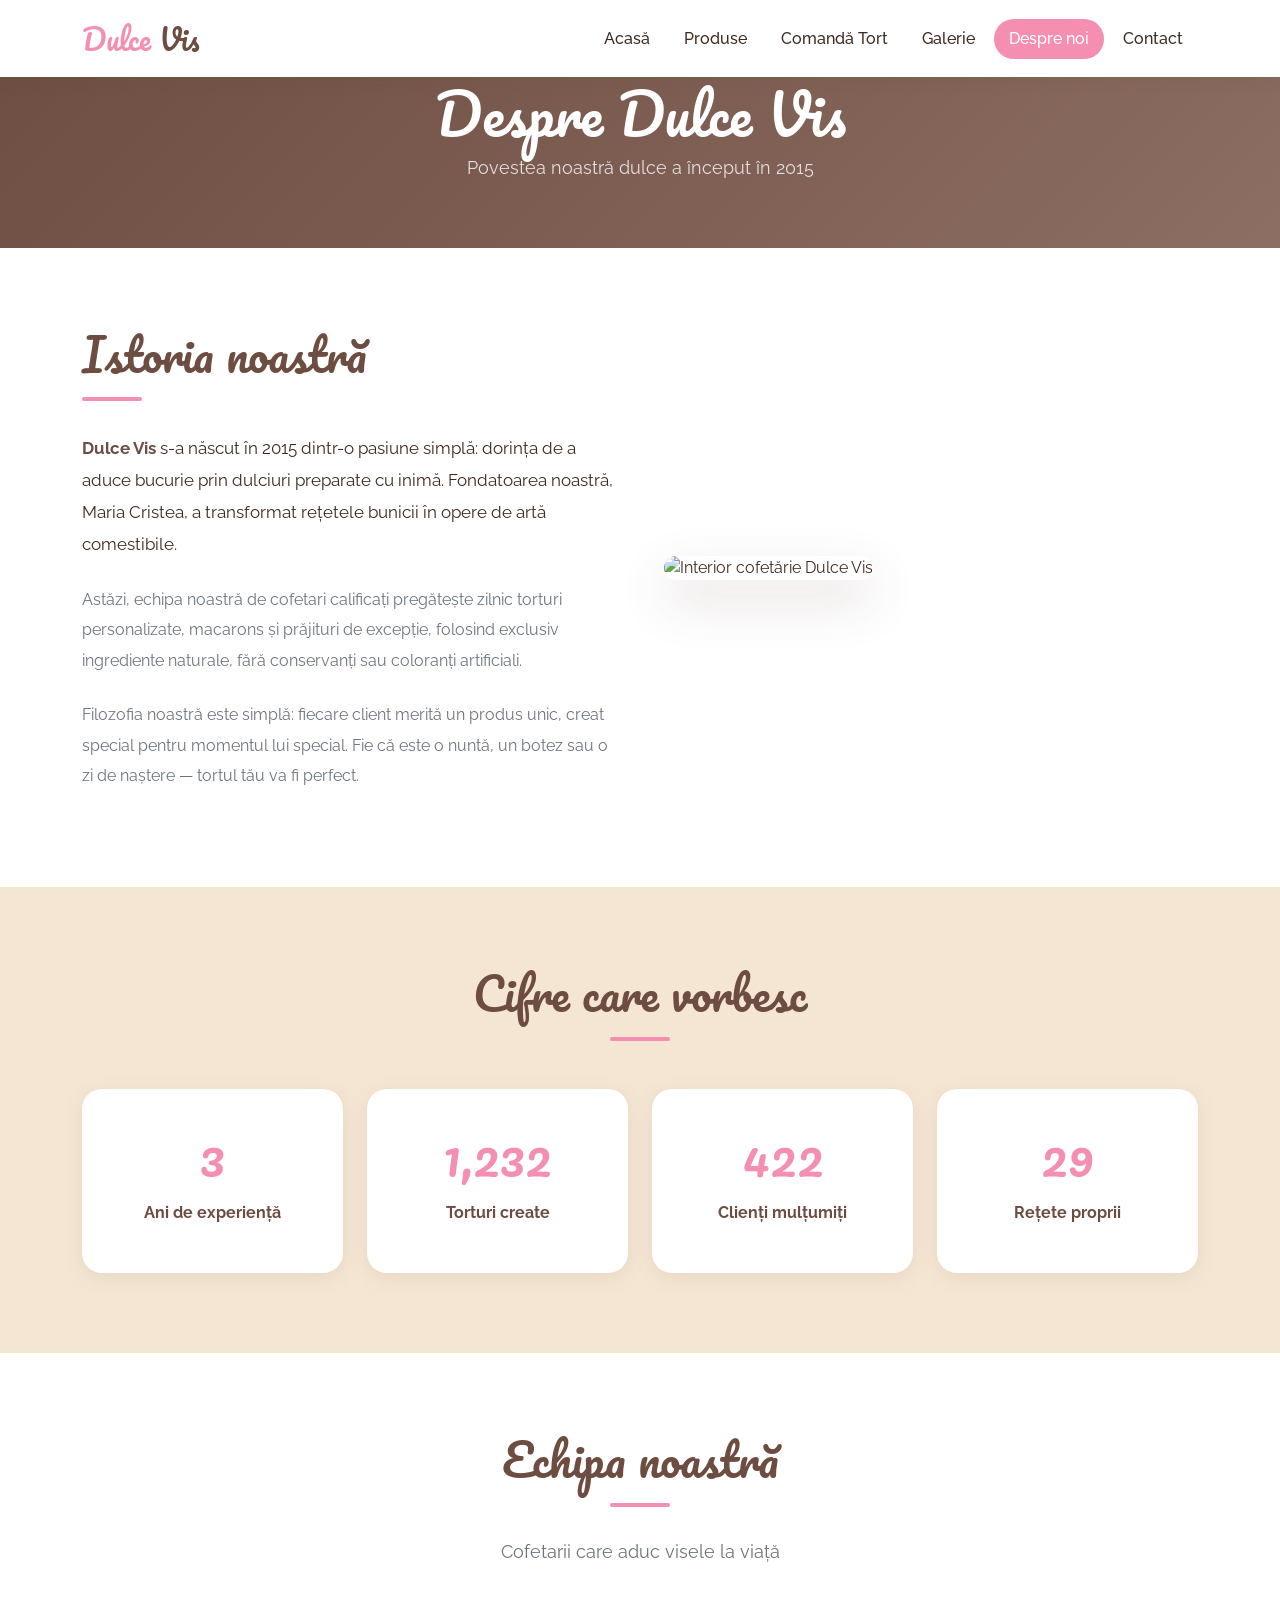
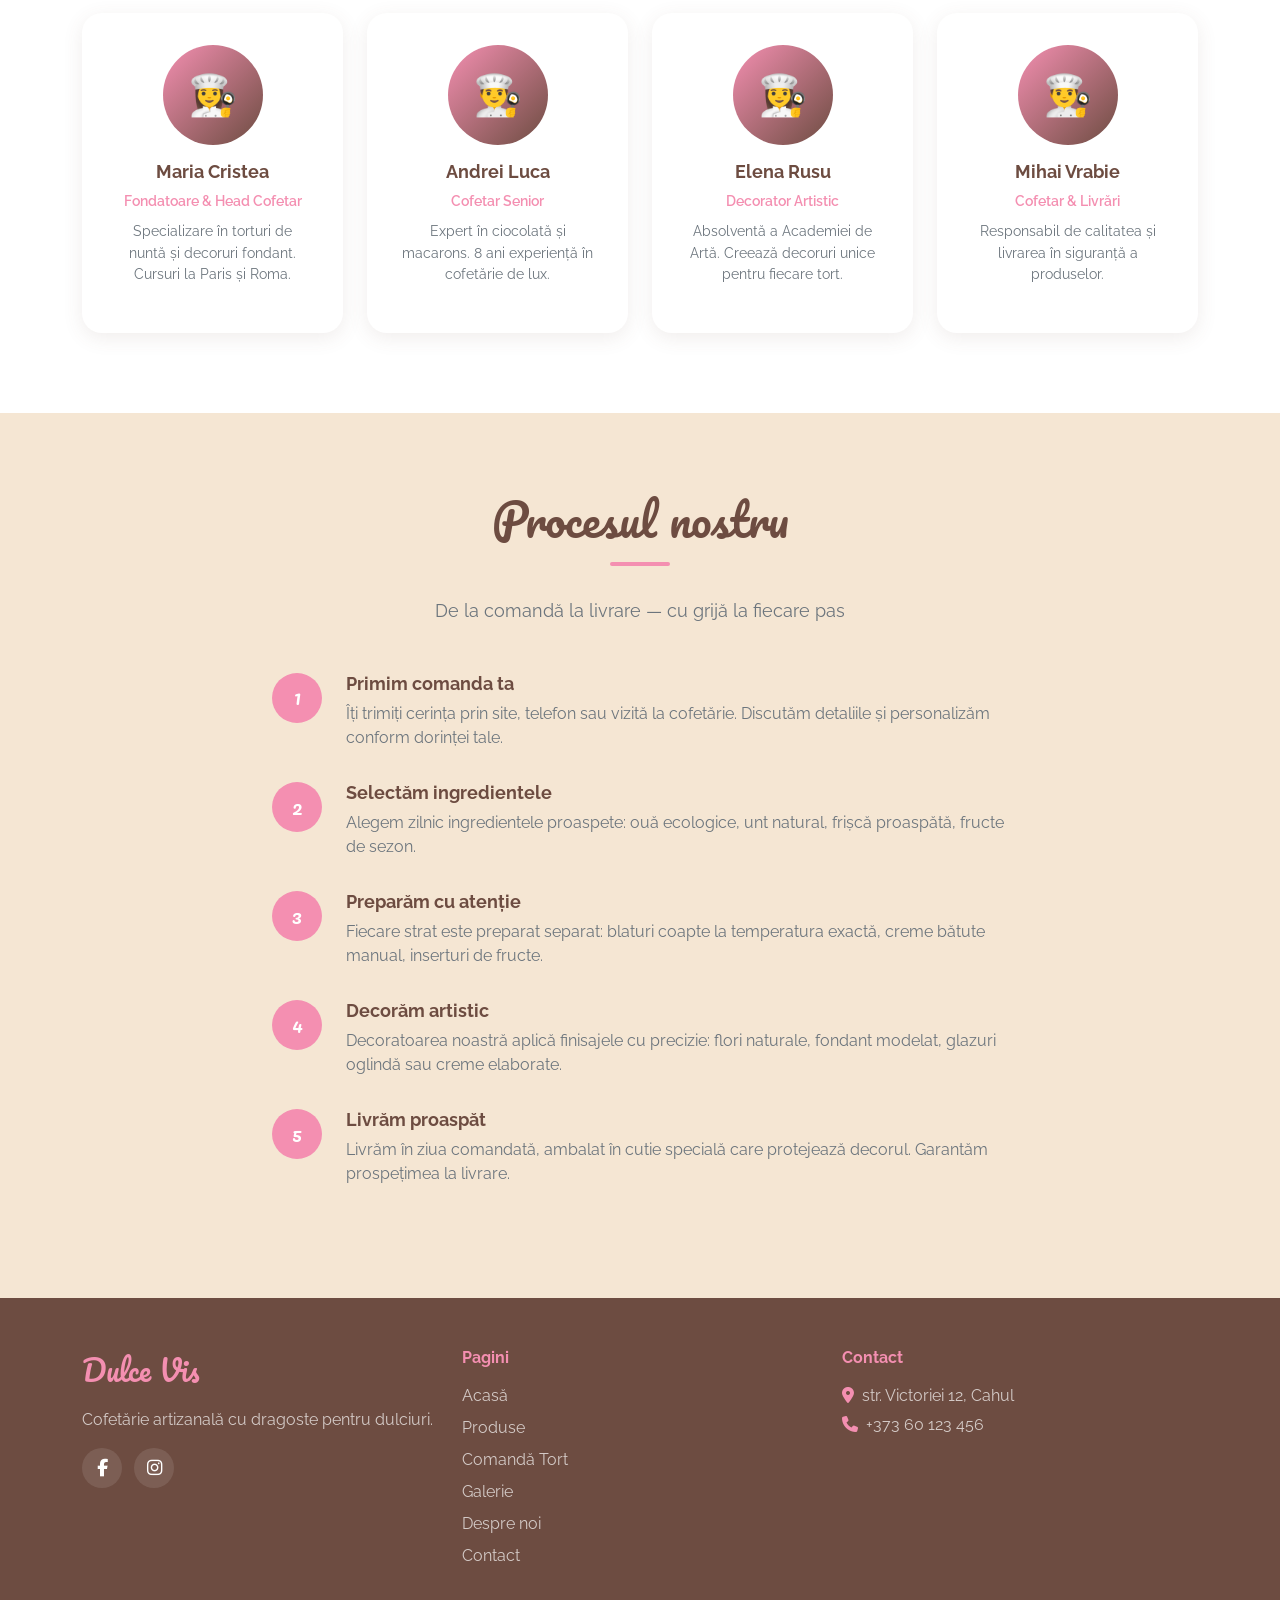
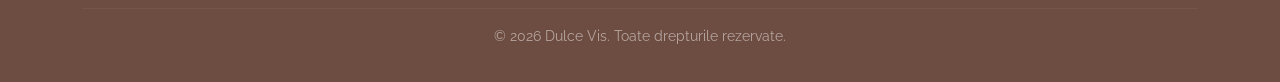
==== about.html @ ac80c75c "Add project files" ====
<!doctype html>
<html lang="ro">
  <head>
    <meta charset="UTF-8" />
    <meta name="viewport" content="width=device-width, initial-scale=1.0" />
    <title>Despre Noi – Dulce Vis Cofetărie din Cahul</title>
    <meta
      name="description"
      content="Povestea cofetăriei Dulce Vis din Cahul. Echipa noastră de cofetari pasionați, filozofia noastră și procesul de creare a dulciurilor artizanale."
    />
    <link
      href="https://cdn.jsdelivr.net/npm/bootstrap@5.3.0/dist/css/bootstrap.min.css"
      rel="stylesheet"
    />
    <link
      href="https://cdnjs.cloudflare.com/ajax/libs/font-awesome/6.4.0/css/all.min.css"
      rel="stylesheet"
    />
    <link href="css/style.css" rel="stylesheet" />
  </head>

  <body>
    <nav class="navbar navbar-expand-lg fixed-top">
      <div class="container">
        <a class="navbar-brand" href="index.html">Dulce <span>Vis</span></a>
        <button
          class="navbar-toggler"
          type="button"
          data-bs-toggle="collapse"
          data-bs-target="#navMenu"
          aria-label="Meniu"
        >
          <span class="navbar-toggler-icon"></span>
        </button>
        <div class="collapse navbar-collapse" id="navMenu">
          <ul class="navbar-nav ms-auto gap-1">
            <li class="nav-item">
              <a class="nav-link" href="index.html">Acasă</a>
            </li>
            <li class="nav-item">
              <a class="nav-link" href="products.html">Produse</a>
            </li>
            <li class="nav-item">
              <a class="nav-link" href="custom-cake.html">Comandă Tort</a>
            </li>
            <li class="nav-item">
              <a class="nav-link" href="gallery.html">Galerie</a>
            </li>
            <li class="nav-item">
              <a class="nav-link" href="about.html">Despre noi</a>
            </li>
            <li class="nav-item">
              <a class="nav-link" href="contact.html">Contact</a>
            </li>
          </ul>
        </div>
      </div>
    </nav>

    <div class="page-header">
      <div class="container">
        <h1>Despre Dulce Vis</h1>
        <p>Povestea noastră dulce a început în 2015</p>
      </div>
    </div>

    <section class="section section-bg">
      <div class="container">
        <div class="row align-items-center g-5">
          <div class="col-lg-6">
            <h2 class="section-title">Istoria noastră</h2>
            <div class="divider" style="margin-left: 0"></div>
            <p
              style="
                color: var(--text);
                line-height: 1.9;
                font-size: 1.05rem;
                margin-bottom: 1.5rem;
              "
            >
              <strong style="color: var(--maro)">Dulce Vis</strong> s-a născut
              în 2015 dintr-o pasiune simplă: dorința de a aduce bucurie prin
              dulciuri preparate cu inimă. Fondatoarea noastră, Maria Cristea, a
              transformat rețetele bunicii în opere de artă comestibile.
            </p>
            <p
              style="color: var(--gri); line-height: 1.9; margin-bottom: 1.5rem"
            >
              Astăzi, echipa noastră de cofetari calificați pregătește zilnic
              torturi personalizate, macarons și prăjituri de excepție, folosind
              exclusiv ingrediente naturale, fără conservanți sau coloranți
              artificiali.
            </p>
            <p style="color: var(--gri); line-height: 1.9">
              Filozofia noastră este simplă: fiecare client merită un produs
              unic, creat special pentru momentul lui special. Fie că este o
              nuntă, un botez sau o zi de naștere — tortul tău va fi perfect.
            </p>
          </div>
          <div class="col-lg-6">
            <img
              src="https://images.unsplash.com/photo-1556909114-f6e7ad7d3136?w=600&q=80"
              alt="Interior cofetărie Dulce Vis"
              class="img-fluid rounded-4"
              style="box-shadow: 0 20px 50px rgba(109, 76, 65, 0.2)"
            />
          </div>
        </div>
      </div>
    </section>

    <!-- COUNTER ANIMAT -->
    <section class="section section-bg2" id="sectionCounter">
      <div class="container">
        <div class="text-center mb-5">
          <h2 class="section-title">Cifre care vorbesc</h2>
          <div class="divider"></div>
        </div>
        <div class="row g-4">
          <div class="col-6 col-lg-3">
            <div class="counter-box">
              <span class="counter-num" data-target="9" id="cnt1">0</span>
              <p
                style="color: var(--maro); font-weight: 700; margin-top: 0.5rem"
              >
                Ani de experiență
              </p>
            </div>
          </div>
          <div class="col-6 col-lg-3">
            <div class="counter-box">
              <span class="counter-num" data-target="3500" id="cnt2">0</span>
              <p
                style="color: var(--maro); font-weight: 700; margin-top: 0.5rem"
              >
                Torturi create
              </p>
            </div>
          </div>
          <div class="col-6 col-lg-3">
            <div class="counter-box">
              <span class="counter-num" data-target="1200" id="cnt3">0</span>
              <p
                style="color: var(--maro); font-weight: 700; margin-top: 0.5rem"
              >
                Clienți mulțumiți
              </p>
            </div>
          </div>
          <div class="col-6 col-lg-3">
            <div class="counter-box">
              <span class="counter-num" data-target="85" id="cnt4">0</span>
              <p
                style="color: var(--maro); font-weight: 700; margin-top: 0.5rem"
              >
                Rețete proprii
              </p>
            </div>
          </div>
        </div>
      </div>
    </section>

    <!-- ECHIPA -->
    <section class="section section-bg">
      <div class="container">
        <div class="text-center">
          <h2 class="section-title">Echipa noastră</h2>
          <div class="divider"></div>
          <p class="section-subtitle">Cofetarii care aduc visele la viață</p>
        </div>
        <div class="row g-4 justify-content-center">
          <div class="col-sm-6 col-lg-3">
            <div class="echipa-card">
              <div class="echipa-avatar">👩‍🍳</div>
              <h3
                style="font-weight: 700; color: var(--maro); font-size: 1.1rem"
              >
                Maria Cristea
              </h3>
              <p
                style="
                  color: var(--roz);
                  font-weight: 600;
                  font-size: 0.9rem;
                  margin-bottom: 0.5rem;
                "
              >
                Fondatoare & Head Cofetar
              </p>
              <p style="color: var(--gri); font-size: 0.9rem">
                Specializare în torturi de nuntă și decoruri fondant. Cursuri la
                Paris și Roma.
              </p>
            </div>
          </div>
          <div class="col-sm-6 col-lg-3">
            <div class="echipa-card">
              <div class="echipa-avatar">👨‍🍳</div>
              <h3
                style="font-weight: 700; color: var(--maro); font-size: 1.1rem"
              >
                Andrei Luca
              </h3>
              <p
                style="
                  color: var(--roz);
                  font-weight: 600;
                  font-size: 0.9rem;
                  margin-bottom: 0.5rem;
                "
              >
                Cofetar Senior
              </p>
              <p style="color: var(--gri); font-size: 0.9rem">
                Expert în ciocolată și macarons. 8 ani experiență în cofetărie
                de lux.
              </p>
            </div>
          </div>
          <div class="col-sm-6 col-lg-3">
            <div class="echipa-card">
              <div class="echipa-avatar">👩‍🍳</div>
              <h3
                style="font-weight: 700; color: var(--maro); font-size: 1.1rem"
              >
                Elena Rusu
              </h3>
              <p
                style="
                  color: var(--roz);
                  font-weight: 600;
                  font-size: 0.9rem;
                  margin-bottom: 0.5rem;
                "
              >
                Decorator Artistic
              </p>
              <p style="color: var(--gri); font-size: 0.9rem">
                Absolventă a Academiei de Artă. Creează decoruri unice pentru
                fiecare tort.
              </p>
            </div>
          </div>
          <div class="col-sm-6 col-lg-3">
            <div class="echipa-card">
              <div class="echipa-avatar">👨‍🍳</div>
              <h3
                style="font-weight: 700; color: var(--maro); font-size: 1.1rem"
              >
                Mihai Vrabie
              </h3>
              <p
                style="
                  color: var(--roz);
                  font-weight: 600;
                  font-size: 0.9rem;
                  margin-bottom: 0.5rem;
                "
              >
                Cofetar & Livrări
              </p>
              <p style="color: var(--gri); font-size: 0.9rem">
                Responsabil de calitatea și livrarea în siguranță a produselor.
              </p>
            </div>
          </div>
        </div>
      </div>
    </section>

    <!-- PROCES DE PRODUCTIE -->
    <section class="section section-bg2">
      <div class="container">
        <div class="text-center">
          <h2 class="section-title">Procesul nostru</h2>
          <div class="divider"></div>
          <p class="section-subtitle">
            De la comandă la livrare — cu grijă la fiecare pas
          </p>
        </div>
        <div class="row justify-content-center">
          <div class="col-lg-8">
            <div class="pas">
              <div class="pas-num">1</div>
              <div>
                <h3
                  style="
                    font-weight: 700;
                    color: var(--maro);
                    font-size: 1.1rem;
                  "
                >
                  Primim comanda ta
                </h3>
                <p style="color: var(--gri); margin: 0">
                  Îți trimiți cerința prin site, telefon sau vizită la
                  cofetărie. Discutăm detaliile și personalizăm conform dorinței
                  tale.
                </p>
              </div>
            </div>
            <div class="pas">
              <div class="pas-num">2</div>
              <div>
                <h3
                  style="
                    font-weight: 700;
                    color: var(--maro);
                    font-size: 1.1rem;
                  "
                >
                  Selectăm ingredientele
                </h3>
                <p style="color: var(--gri); margin: 0">
                  Alegem zilnic ingredientele proaspete: ouă ecologice, unt
                  natural, frișcă proaspătă, fructe de sezon.
                </p>
              </div>
            </div>
            <div class="pas">
              <div class="pas-num">3</div>
              <div>
                <h3
                  style="
                    font-weight: 700;
                    color: var(--maro);
                    font-size: 1.1rem;
                  "
                >
                  Preparăm cu atenție
                </h3>
                <p style="color: var(--gri); margin: 0">
                  Fiecare strat este preparat separat: blaturi coapte la
                  temperatura exactă, creme bătute manual, inserturi de fructe.
                </p>
              </div>
            </div>
            <div class="pas">
              <div class="pas-num">4</div>
              <div>
                <h3
                  style="
                    font-weight: 700;
                    color: var(--maro);
                    font-size: 1.1rem;
                  "
                >
                  Decorăm artistic
                </h3>
                <p style="color: var(--gri); margin: 0">
                  Decoratoarea noastră aplică finisajele cu precizie: flori
                  naturale, fondant modelat, glazuri oglindă sau creme
                  elaborate.
                </p>
              </div>
            </div>
            <div class="pas">
              <div class="pas-num">5</div>
              <div>
                <h3
                  style="
                    font-weight: 700;
                    color: var(--maro);
                    font-size: 1.1rem;
                  "
                >
                  Livrăm proaspăt
                </h3>
                <p style="color: var(--gri); margin: 0">
                  Livrăm în ziua comandată, ambalat în cutie specială care
                  protejează decorul. Garantăm prospețimea la livrare.
                </p>
              </div>
            </div>
          </div>
        </div>
      </div>
    </section>

    <!-- FOOTER -->
    <footer>
      <div class="container">
        <div class="row g-4 mb-4">
          <div class="col-lg-4">
            <div class="footer-brand mb-3">Dulce Vis</div>
            <p style="color: rgba(255, 255, 255, 0.7)">
              Cofetărie artizanală cu dragoste pentru dulciuri.
            </p>
            <div class="mt-3">
              <a href="#" class="social-icon" aria-label="Facebook"
                ><i class="fab fa-facebook-f"></i
              ></a>
              <a href="#" class="social-icon" aria-label="Instagram"
                ><i class="fab fa-instagram"></i
              ></a>
            </div>
          </div>
          <div class="col-sm-6 col-lg-4">
            <h6
              style="font-weight: 700; margin-bottom: 1rem; color: var(--roz)"
            >
              Pagini
            </h6>
            <ul style="list-style: none; padding: 0">
              <li class="mb-2"><a href="index.html">Acasă</a></li>
              <li class="mb-2"><a href="products.html">Produse</a></li>
              <li class="mb-2"><a href="custom-cake.html">Comandă Tort</a></li>
              <li class="mb-2"><a href="gallery.html">Galerie</a></li>
              <li class="mb-2"><a href="about.html">Despre noi</a></li>
              <li class="mb-2"><a href="contact.html">Contact</a></li>
            </ul>
          </div>
          <div class="col-sm-6 col-lg-4">
            <h6
              style="font-weight: 700; margin-bottom: 1rem; color: var(--roz)"
            >
              Contact
            </h6>
            <p style="color: rgba(255, 255, 255, 0.7)">
              <i
                class="fas fa-map-marker-alt me-2"
                style="color: var(--roz)"
              ></i
              >str. Victoriei 12, Cahul<br />
              <i class="fas fa-phone me-2 mt-2" style="color: var(--roz)"></i
              >+373 60 123 456
            </p>
          </div>
        </div>
        <hr style="border-color: rgba(255, 255, 255, 0.2)" />
        <p
          class="text-center"
          style="color: rgba(255, 255, 255, 0.5); font-size: 0.9rem"
        >
          © 2026 Dulce Vis. Toate drepturile rezervate.
        </p>
      </div>
    </footer>

    <button id="backToTop" aria-label="Înapoi sus">
      <i class="fas fa-chevron-up"></i>
    </button>

    <script
      src="https://cdn.jsdelivr.net/npm/bootstrap@5.3.0/dist/js/bootstrap.bundle.min.js"
      defer
    ></script>
    <script src="js/main.js" defer></script>
    <script defer>
      // Counter animat cu Intersection Observer
      function animeazaCounter(el) {
        const tinta = parseInt(el.dataset.target);
        const durata = 2000;
        const pas = tinta / (durata / 16);
        let curent = 0;
        const timer = setInterval(() => {
          curent += pas;
          if (curent >= tinta) {
            el.textContent = tinta.toLocaleString();
            clearInterval(timer);
          } else {
            el.textContent = Math.floor(curent).toLocaleString();
          }
        }, 16);
      }

      const observer = new IntersectionObserver(
        (entries) => {
          entries.forEach((entry) => {
            if (entry.isIntersecting) {
              document
                .querySelectorAll("[data-target]")
                .forEach((el) => animeazaCounter(el));
              observer.disconnect();
            }
          });
        },
        { threshold: 0.3 },
      );

      const sectionCounter = document.getElementById("sectionCounter");
      if (sectionCounter) observer.observe(sectionCounter);
    </script>
  </body>
</html>
---- css/style.css ----
/* ===== DULCE VIS - Stiluri principale ===== */
@import url('https://fonts.googleapis.com/css2?family=Pacifico&family=Raleway:wght@300;400;500;600;700&display=swap');

:root {
  --roz: #F48FB1;
  --roz-inchis: #e16fa0;
  --maro: #6D4C41;
  --crem: #FFF8F0;
  --crem-inchis: #F5E6D3;
  --text: #3D2B1F;
  --alb: #ffffff;
  --gri: #6c757d;
}

* { margin: 0; padding: 0; box-sizing: border-box; }

html { scroll-behavior: smooth; }

body {
  font-family: 'Raleway', sans-serif;
  background: var(--crem);
  color: var(--text);
  font-size: 16px;
}

/* ===== NAVBAR ===== */
.navbar {
  background: var(--alb) !important;
  box-shadow: 0 2px 15px rgba(109,76,65,0.15);
  padding: 12px 0;
}

.navbar-brand {
  font-family: 'Pacifico', cursive;
  font-size: 1.8rem;
  color: var(--roz) !important;
}

.navbar-brand span { color: var(--maro); }

.nav-link {
  font-weight: 500;
  color: var(--text) !important;
  padding: 8px 15px !important;
  border-radius: 20px;
  transition: all 0.3s;
}

.nav-link:hover, .nav-link.active {
  background: var(--roz);
  color: var(--alb) !important;
}

.navbar-toggler { border-color: var(--roz); }
.navbar-toggler-icon { background-image: url("data:image/svg+xml,%3csvg xmlns='http://www.w3.org/2000/svg' viewBox='0 0 30 30'%3e%3cpath stroke='%23F48FB1' stroke-linecap='round' stroke-miterlimit='10' stroke-width='2' d='M4 7h22M4 15h22M4 23h22'/%3e%3c/svg%3e"); }

/* ===== HERO ===== */
.hero {
  background: linear-gradient(135deg, var(--crem) 0%, var(--crem-inchis) 100%);
  min-height: 85vh;
  display: flex;
  align-items: center;
  position: relative;
  overflow: hidden;
}

.hero::before {
  content: '';
  position: absolute;
  top: -50%;
  right: -10%;
  width: 600px;
  height: 600px;
  background: radial-gradient(circle, rgba(244,143,177,0.2) 0%, transparent 70%);
  border-radius: 50%;
}

.hero-title {
  font-family: 'Pacifico', cursive;
  font-size: clamp(2.5rem, 6vw, 4.5rem);
  color: var(--maro);
  line-height: 1.2;
}

.hero-title span { color: var(--roz); }

.hero-subtitle {
  font-size: 1.2rem;
  color: var(--gri);
  margin: 1.5rem 0 2rem;
  font-weight: 400;
}

.hero-img {
  width: 100%;
  max-width: 500px;
  border-radius: 30% 70% 70% 30% / 30% 30% 70% 70%;
  box-shadow: 0 20px 60px rgba(109,76,65,0.2);
  object-fit: cover;
  height: 420px;
}

/* ===== BUTOANE ===== */
.btn-roz {
  background: var(--roz);
  color: var(--alb);
  border: none;
  padding: 12px 30px;
  border-radius: 30px;
  font-weight: 600;
  font-size: 1rem;
  transition: all 0.3s;
  display: inline-block;
  text-decoration: none;
  min-width: 44px;
  min-height: 44px;
}

.btn-roz:hover {
  background: var(--roz-inchis);
  color: var(--alb);
  transform: translateY(-2px);
  box-shadow: 0 8px 25px rgba(244,143,177,0.4);
}

.btn-maro {
  background: var(--maro);
  color: var(--alb);
  border: none;
  padding: 12px 30px;
  border-radius: 30px;
  font-weight: 600;
  transition: all 0.3s;
  display: inline-block;
  text-decoration: none;
  min-width: 44px;
  min-height: 44px;
}

.btn-maro:hover {
  background: #5D3F35;
  color: var(--alb);
  transform: translateY(-2px);
}

.btn-outline-roz {
  border: 2px solid var(--roz);
  color: var(--roz);
  background: transparent;
  padding: 10px 28px;
  border-radius: 30px;
  font-weight: 600;
  transition: all 0.3s;
  display: inline-block;
  text-decoration: none;
  min-width: 44px;
  min-height: 44px;
}

.btn-outline-roz:hover {
  background: var(--roz);
  color: var(--alb);
}

/* ===== SECTIUNI ===== */
.section { padding: 80px 0; }
.section-bg { background: var(--alb); }
.section-bg2 { background: var(--crem-inchis); }

.section-title {
  font-family: 'Pacifico', cursive;
  font-size: clamp(1.8rem, 4vw, 2.8rem);
  color: var(--maro);
  margin-bottom: 1rem;
}

.section-subtitle {
  color: var(--gri);
  font-size: 1.1rem;
  margin-bottom: 3rem;
}

.divider {
  width: 60px;
  height: 4px;
  background: var(--roz);
  border-radius: 2px;
  margin: 1rem auto 2rem;
}

/* ===== CARDURI PRODUSE ===== */
.card-produs {
  background: var(--alb);
  border-radius: 20px;
  overflow: hidden;
  box-shadow: 0 5px 20px rgba(109,76,65,0.1);
  transition: all 0.3s;
  height: 100%;
}

.card-produs:hover {
  transform: translateY(-8px);
  box-shadow: 0 15px 40px rgba(109,76,65,0.2);
}

.card-produs img {
  width: 100%;
  height: 220px;
  object-fit: cover;
}

.card-produs .card-body { padding: 1.5rem; }

.card-produs .pret {
  font-family: 'Pacifico', cursive;
  font-size: 1.4rem;
  color: var(--roz);
}

.card-produs .categorie {
  display: inline-block;
  background: var(--crem-inchis);
  color: var(--maro);
  padding: 3px 12px;
  border-radius: 20px;
  font-size: 0.8rem;
  font-weight: 600;
  margin-bottom: 8px;
}

/* ===== AVANTAJE ===== */
.avantaj-icon {
  width: 70px;
  height: 70px;
  background: linear-gradient(135deg, var(--roz), var(--roz-inchis));
  border-radius: 50%;
  display: flex;
  align-items: center;
  justify-content: center;
  font-size: 1.8rem;
  color: var(--alb);
  margin: 0 auto 1rem;
}

/* ===== TESTIMONIALE SLIDER ===== */
.slider-testimoniale { position: relative; overflow: hidden; }

.testimonial-card {
  background: var(--alb);
  border-radius: 20px;
  padding: 2rem;
  box-shadow: 0 5px 20px rgba(109,76,65,0.1);
  display: none;
}

.testimonial-card.activ { display: block; animation: fadeIn 0.5s ease; }

@keyframes fadeIn { from { opacity: 0; transform: translateY(10px); } to { opacity: 1; transform: translateY(0); } }

.testimonial-stars { color: #FFD700; font-size: 1.2rem; margin-bottom: 1rem; }

.testimonial-avatar {
  width: 50px;
  height: 50px;
  border-radius: 50%;
  background: var(--crem-inchis);
  display: flex;
  align-items: center;
  justify-content: center;
  font-size: 1.5rem;
  margin-right: 1rem;
}

.slider-dots { text-align: center; margin-top: 1.5rem; }

.dot {
  display: inline-block;
  width: 10px;
  height: 10px;
  border-radius: 50%;
  background: var(--crem-inchis);
  margin: 0 5px;
  cursor: pointer;
  transition: background 0.3s;
}

.dot.activ { background: var(--roz); }

/* ===== FOOTER ===== */
footer {
  background: var(--maro);
  color: var(--alb);
  padding: 50px 0 20px;
}

footer a { color: rgba(255,255,255,0.7); text-decoration: none; transition: color 0.3s; }
footer a:hover { color: var(--roz); }

.footer-brand {
  font-family: 'Pacifico', cursive;
  font-size: 1.8rem;
  color: var(--roz);
}

.social-icon {
  display: inline-flex;
  align-items: center;
  justify-content: center;
  width: 40px;
  height: 40px;
  border-radius: 50%;
  background: rgba(255,255,255,0.1);
  color: var(--alb);
  font-size: 1.1rem;
  margin-right: 8px;
  transition: all 0.3s;
  text-decoration: none;
}

.social-icon:hover { background: var(--roz); color: var(--alb); }

/* ===== BACK TO TOP ===== */
#backToTop {
  position: fixed;
  bottom: 30px;
  right: 30px;
  width: 50px;
  height: 50px;
  background: var(--roz);
  color: var(--alb);
  border: none;
  border-radius: 50%;
  font-size: 1.2rem;
  cursor: pointer;
  display: none;
  z-index: 1000;
  transition: all 0.3s;
  box-shadow: 0 5px 15px rgba(244,143,177,0.4);
}

#backToTop:hover { background: var(--roz-inchis); transform: translateY(-3px); }
#backToTop.vizibil { display: flex; align-items: center; justify-content: center; }

/* ===== FILTRU PRODUSE ===== */
.filtru-btn {
  background: var(--crem-inchis);
  color: var(--text);
  border: none;
  padding: 8px 20px;
  border-radius: 25px;
  font-weight: 600;
  cursor: pointer;
  transition: all 0.3s;
  font-family: 'Raleway', sans-serif;
  font-size: 0.9rem;
  min-height: 44px;
}

.filtru-btn:hover, .filtru-btn.activ {
  background: var(--roz);
  color: var(--alb);
}

/* ===== CONFIGURATOR TORT ===== */
.config-optiune {
  border: 2px solid var(--crem-inchis);
  border-radius: 12px;
  padding: 12px 18px;
  cursor: pointer;
  transition: all 0.3s;
  background: var(--alb);
  font-weight: 500;
}

.config-optiune:hover { border-color: var(--roz); }
.config-optiune.selectat { border-color: var(--roz); background: rgba(244,143,177,0.1); color: var(--maro); }

.pret-total-box {
  background: linear-gradient(135deg, var(--maro), #8D6E63);
  color: var(--alb);
  border-radius: 20px;
  padding: 2rem;
  text-align: center;
}

.pret-total-num {
  font-family: 'Pacifico', cursive;
  font-size: 3rem;
  color: var(--roz);
}

/* ===== GALERIE ===== */
.galerie-grid {
  columns: 3;
  column-gap: 15px;
}

.galerie-item {
  break-inside: avoid;
  margin-bottom: 15px;
  border-radius: 12px;
  overflow: hidden;
  cursor: pointer;
  position: relative;
}

.galerie-item img {
  width: 100%;
  display: block;
  transition: transform 0.3s;
}

.galerie-item:hover img { transform: scale(1.05); }

.galerie-overlay {
  position: absolute;
  inset: 0;
  background: rgba(109,76,65,0.5);
  display: flex;
  align-items: center;
  justify-content: center;
  opacity: 0;
  transition: opacity 0.3s;
}

.galerie-item:hover .galerie-overlay { opacity: 1; }

/* ===== LIGHTBOX ===== */
.lightbox {
  display: none;
  position: fixed;
  inset: 0;
  background: rgba(0,0,0,0.9);
  z-index: 9999;
  align-items: center;
  justify-content: center;
}

.lightbox.activ { display: flex; }
.lightbox img { max-width: 90vw; max-height: 90vh; border-radius: 8px; }
.lightbox-close {
  position: absolute;
  top: 20px;
  right: 30px;
  color: var(--alb);
  font-size: 2rem;
  cursor: pointer;
  background: none;
  border: none;
}

/* ===== COUNTER ANIMAT ===== */
.counter-box {
  text-align: center;
  padding: 2rem;
  background: var(--alb);
  border-radius: 20px;
  box-shadow: 0 5px 20px rgba(109,76,65,0.1);
}

.counter-num {
  font-family: 'Pacifico', cursive;
  font-size: 3rem;
  color: var(--roz);
  display: block;
}

/* ===== FORMULAR ===== */
.form-control, .form-select {
  border: 2px solid var(--crem-inchis);
  border-radius: 12px;
  padding: 12px 16px;
  font-family: 'Raleway', sans-serif;
  font-size: 1rem;
  transition: border-color 0.3s;
  background: var(--alb);
}

.form-control:focus, .form-select:focus {
  border-color: var(--roz);
  box-shadow: 0 0 0 3px rgba(244,143,177,0.2);
}

.form-control.is-invalid { border-color: #dc3545; }
.form-control.is-valid { border-color: #198754; }

.form-label { font-weight: 600; color: var(--maro); margin-bottom: 6px; }

/* ===== ECHIPA ===== */
.echipa-card {
  background: var(--alb);
  border-radius: 20px;
  padding: 2rem;
  text-align: center;
  box-shadow: 0 5px 20px rgba(109,76,65,0.1);
  transition: transform 0.3s;
}

.echipa-card:hover { transform: translateY(-5px); }

.echipa-avatar {
  width: 100px;
  height: 100px;
  border-radius: 50%;
  background: linear-gradient(135deg, var(--roz), var(--maro));
  display: flex;
  align-items: center;
  justify-content: center;
  font-size: 2.5rem;
  margin: 0 auto 1rem;
}

/* ===== PAS PROCES ===== */
.pas {
  display: flex;
  gap: 1.5rem;
  align-items: flex-start;
  margin-bottom: 2rem;
}

.pas-num {
  min-width: 50px;
  height: 50px;
  background: var(--roz);
  color: var(--alb);
  border-radius: 50%;
  display: flex;
  align-items: center;
  justify-content: center;
  font-family: 'Pacifico', cursive;
  font-size: 1.2rem;
  flex-shrink: 0;
}

/* ===== HARTA ===== */
.harta-container {
  border-radius: 20px;
  overflow: hidden;
  box-shadow: 0 5px 20px rgba(109,76,65,0.1);
  height: 350px;
}

.harta-container iframe { width: 100%; height: 100%; border: none; }

/* ===== PAGE HEADER ===== */
.page-header {
  background: linear-gradient(135deg, var(--maro), #8D6E63);
  color: var(--alb);
  padding: 80px 0 50px;
  text-align: center;
}

.page-header h1 {
  font-family: 'Pacifico', cursive;
  font-size: clamp(2rem, 5vw, 3.5rem);
  color: var(--alb);
}

.page-header p { color: rgba(255,255,255,0.8); font-size: 1.1rem; }

/* ===== ALERTE ===== */
.alerta-succes {
  background: rgba(25,135,84,0.1);
  border: 2px solid #198754;
  border-radius: 12px;
  padding: 1.5rem;
  color: #198754;
  font-weight: 600;
  text-align: center;
  display: none;
}

/* ===== RESPONSIVE ===== */
@media (max-width: 767px) {
  .hero { min-height: auto; padding: 100px 0 60px; }
  .hero-img { height: 280px; margin-top: 2rem; }
  .galerie-grid { columns: 2; }
  .section { padding: 50px 0; }
}

@media (min-width: 768px) and (max-width: 1199px) {
  .galerie-grid { columns: 2; }
}

@media (min-width: 1200px) {
  .galerie-grid { columns: 3; }
}
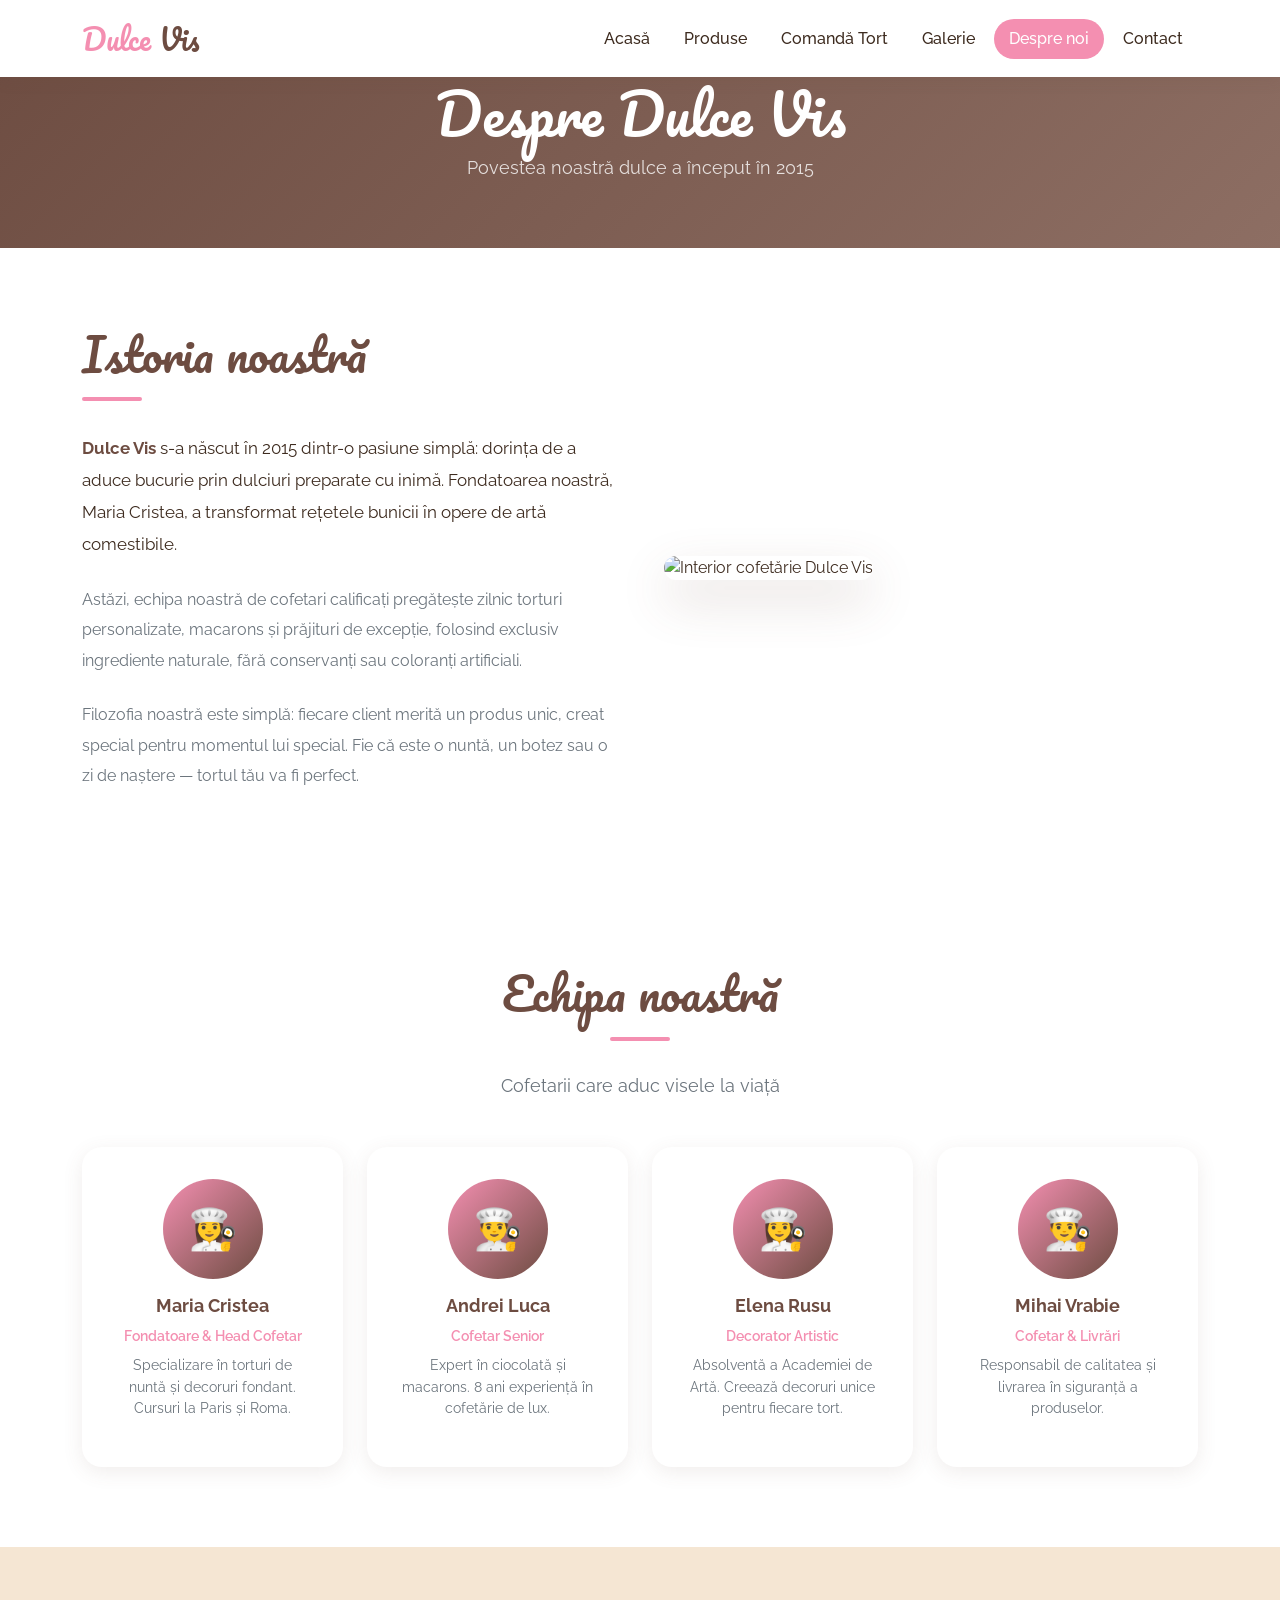
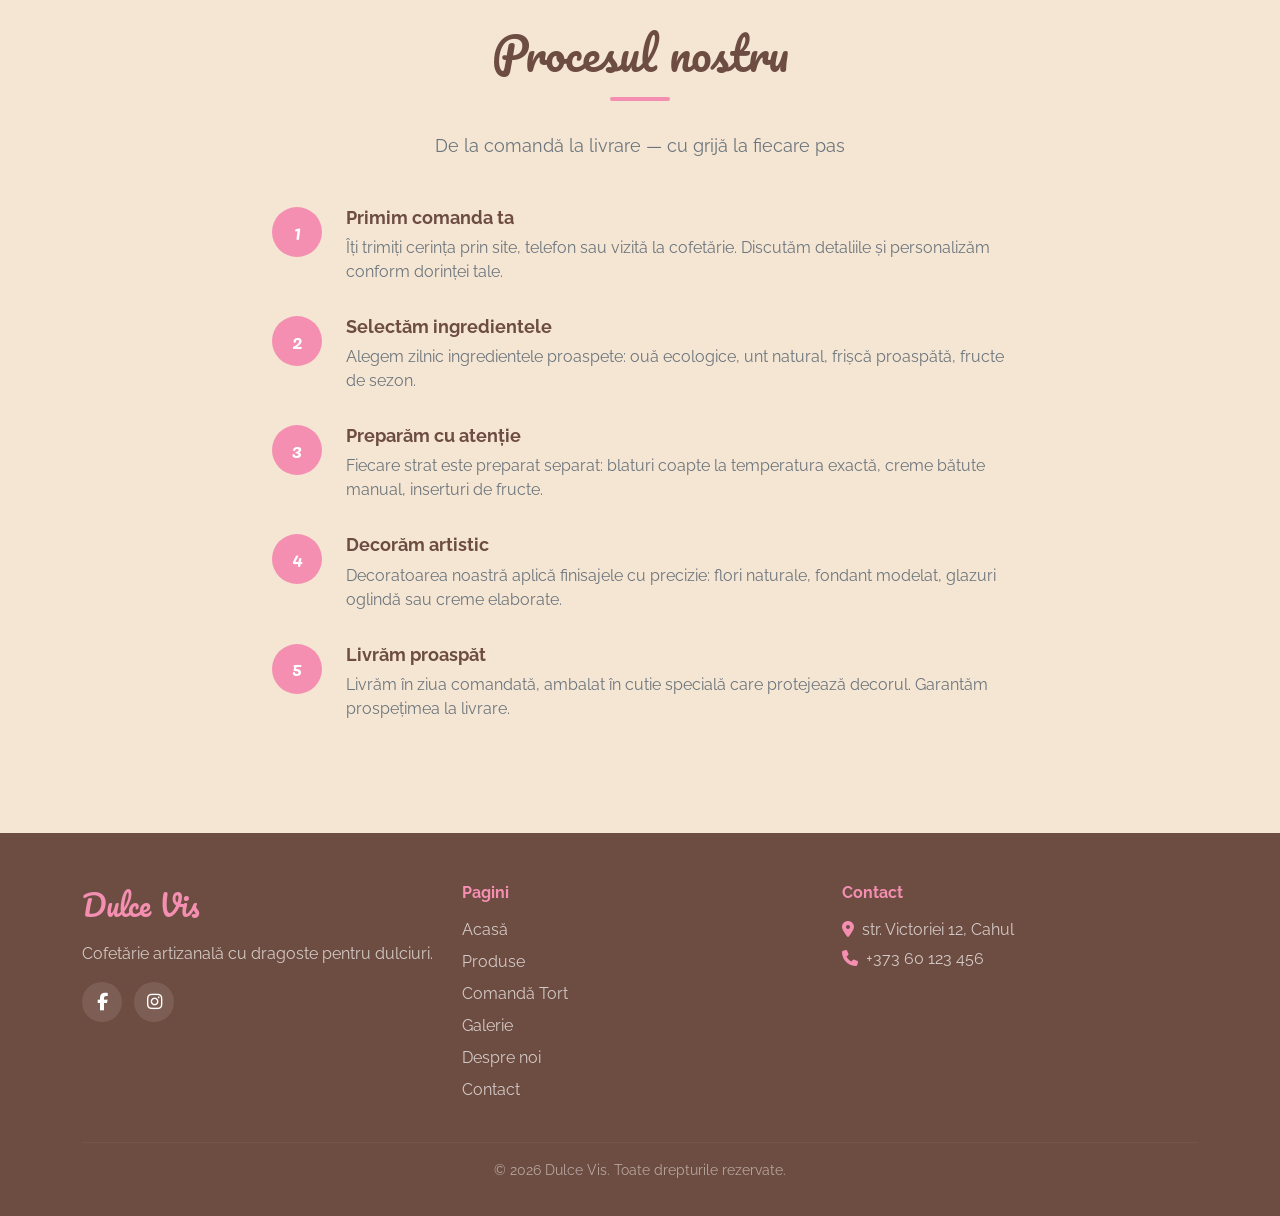
==== commit 045d8d77: "a" ====
--- a/about.html
+++ b/about.html
@@ -109,58 +109,6 @@
       </div>
     </section>
 
-    <!-- COUNTER ANIMAT -->
-    <section class="section section-bg2" id="sectionCounter">
-      <div class="container">
-        <div class="text-center mb-5">
-          <h2 class="section-title">Cifre care vorbesc</h2>
-          <div class="divider"></div>
-        </div>
-        <div class="row g-4">
-          <div class="col-6 col-lg-3">
-            <div class="counter-box">
-              <span class="counter-num" data-target="9" id="cnt1">0</span>
-              <p
-                style="color: var(--maro); font-weight: 700; margin-top: 0.5rem"
-              >
-                Ani de experiență
-              </p>
-            </div>
-          </div>
-          <div class="col-6 col-lg-3">
-            <div class="counter-box">
-              <span class="counter-num" data-target="3500" id="cnt2">0</span>
-              <p
-                style="color: var(--maro); font-weight: 700; margin-top: 0.5rem"
-              >
-                Torturi create
-              </p>
-            </div>
-          </div>
-          <div class="col-6 col-lg-3">
-            <div class="counter-box">
-              <span class="counter-num" data-target="1200" id="cnt3">0</span>
-              <p
-                style="color: var(--maro); font-weight: 700; margin-top: 0.5rem"
-              >
-                Clienți mulțumiți
-              </p>
-            </div>
-          </div>
-          <div class="col-6 col-lg-3">
-            <div class="counter-box">
-              <span class="counter-num" data-target="85" id="cnt4">0</span>
-              <p
-                style="color: var(--maro); font-weight: 700; margin-top: 0.5rem"
-              >
-                Rețete proprii
-              </p>
-            </div>
-          </div>
-        </div>
-      </div>
-    </section>
-
     <!-- ECHIPA -->
     <section class="section section-bg">
       <div class="container">
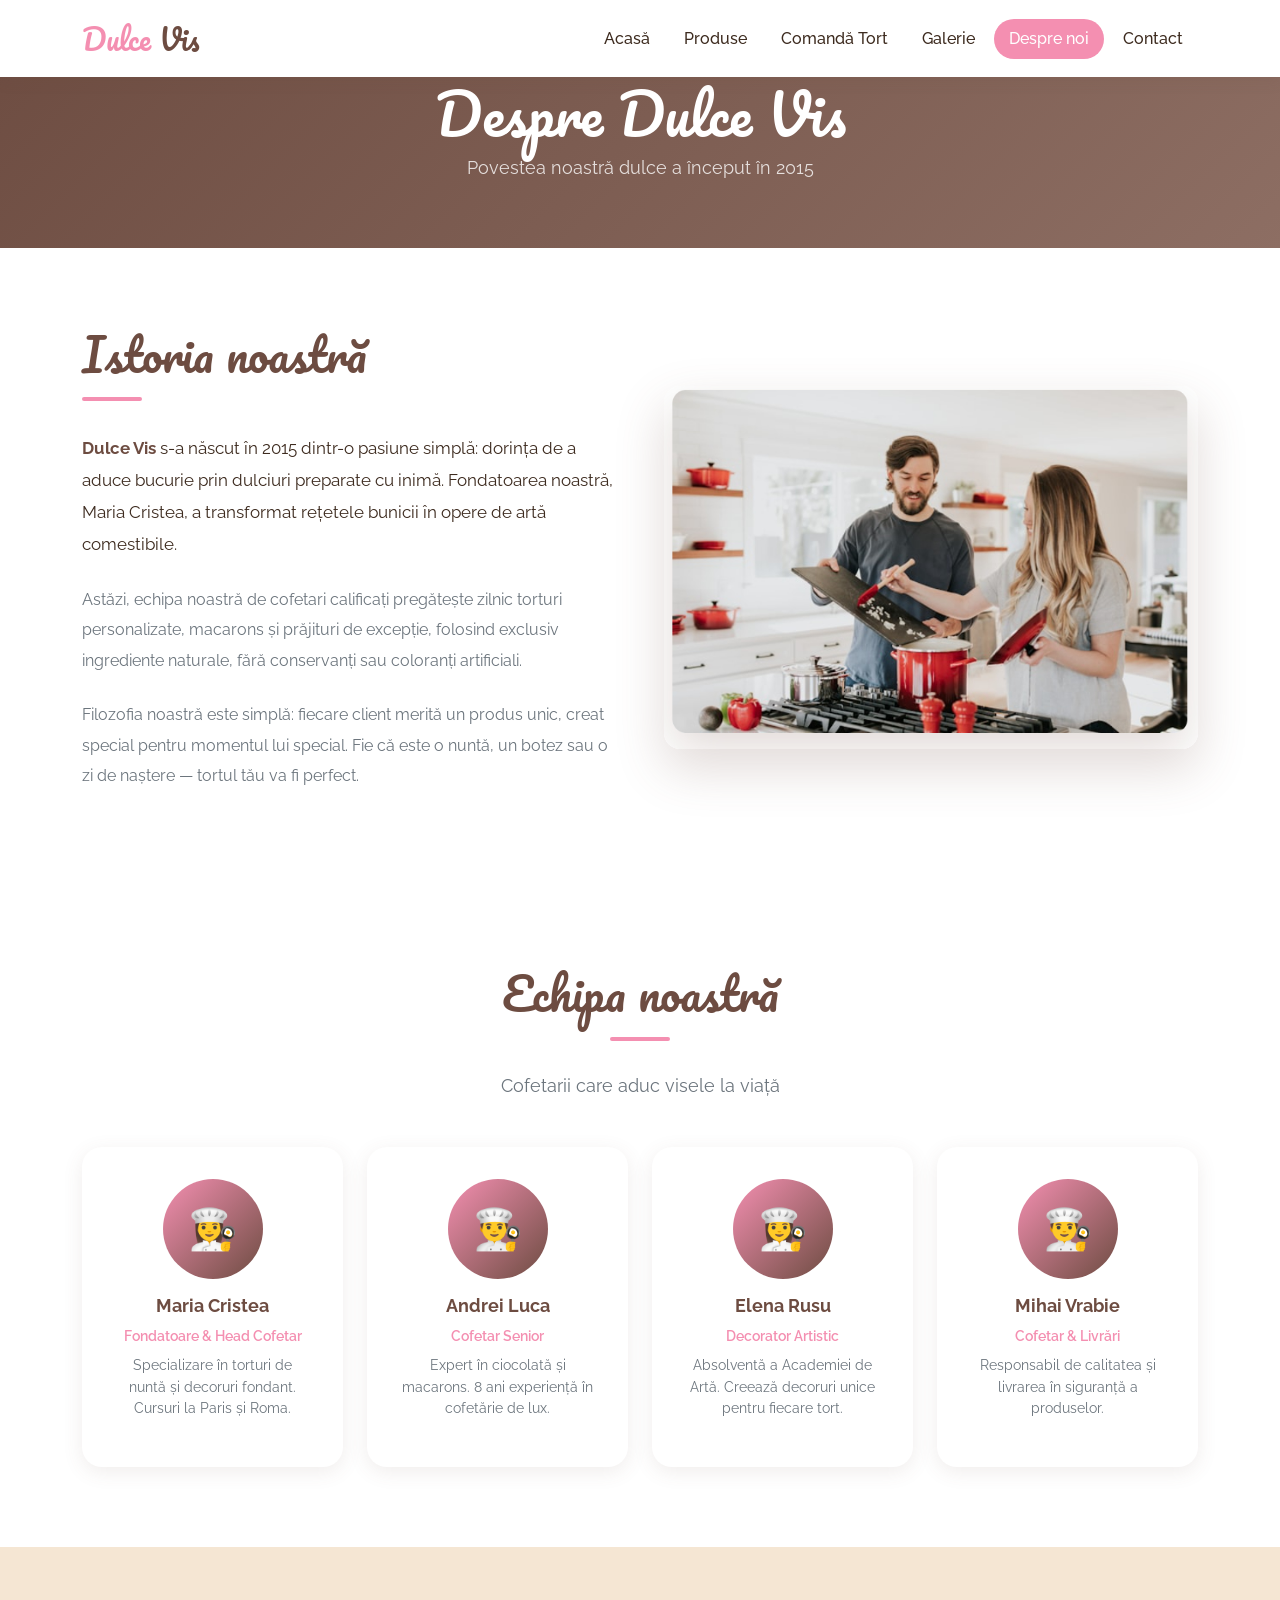
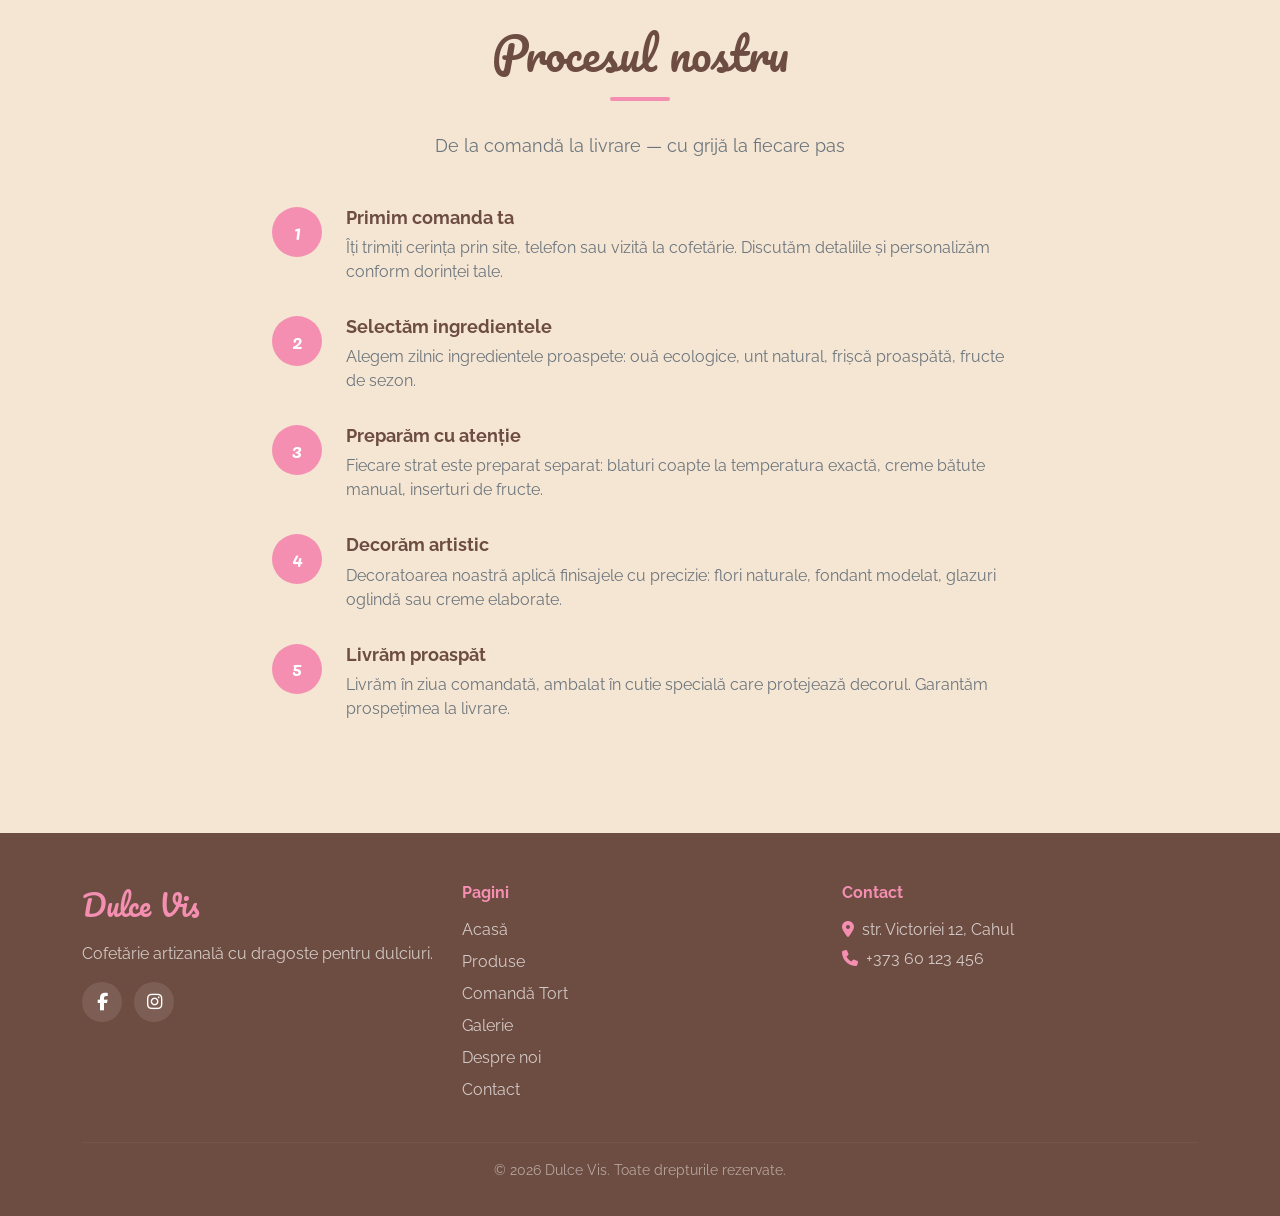
==== commit 4ef44f85: "b" ====
--- a/about.html
+++ b/about.html
@@ -99,7 +99,7 @@
           </div>
           <div class="col-lg-6">
             <img
-              src="https://images.unsplash.com/photo-1556909114-f6e7ad7d3136?w=600&q=80"
+              src="./img/oameni.jpg"
               alt="Interior cofetărie Dulce Vis"
               class="img-fluid rounded-4"
               style="box-shadow: 0 20px 50px rgba(109, 76, 65, 0.2)"
